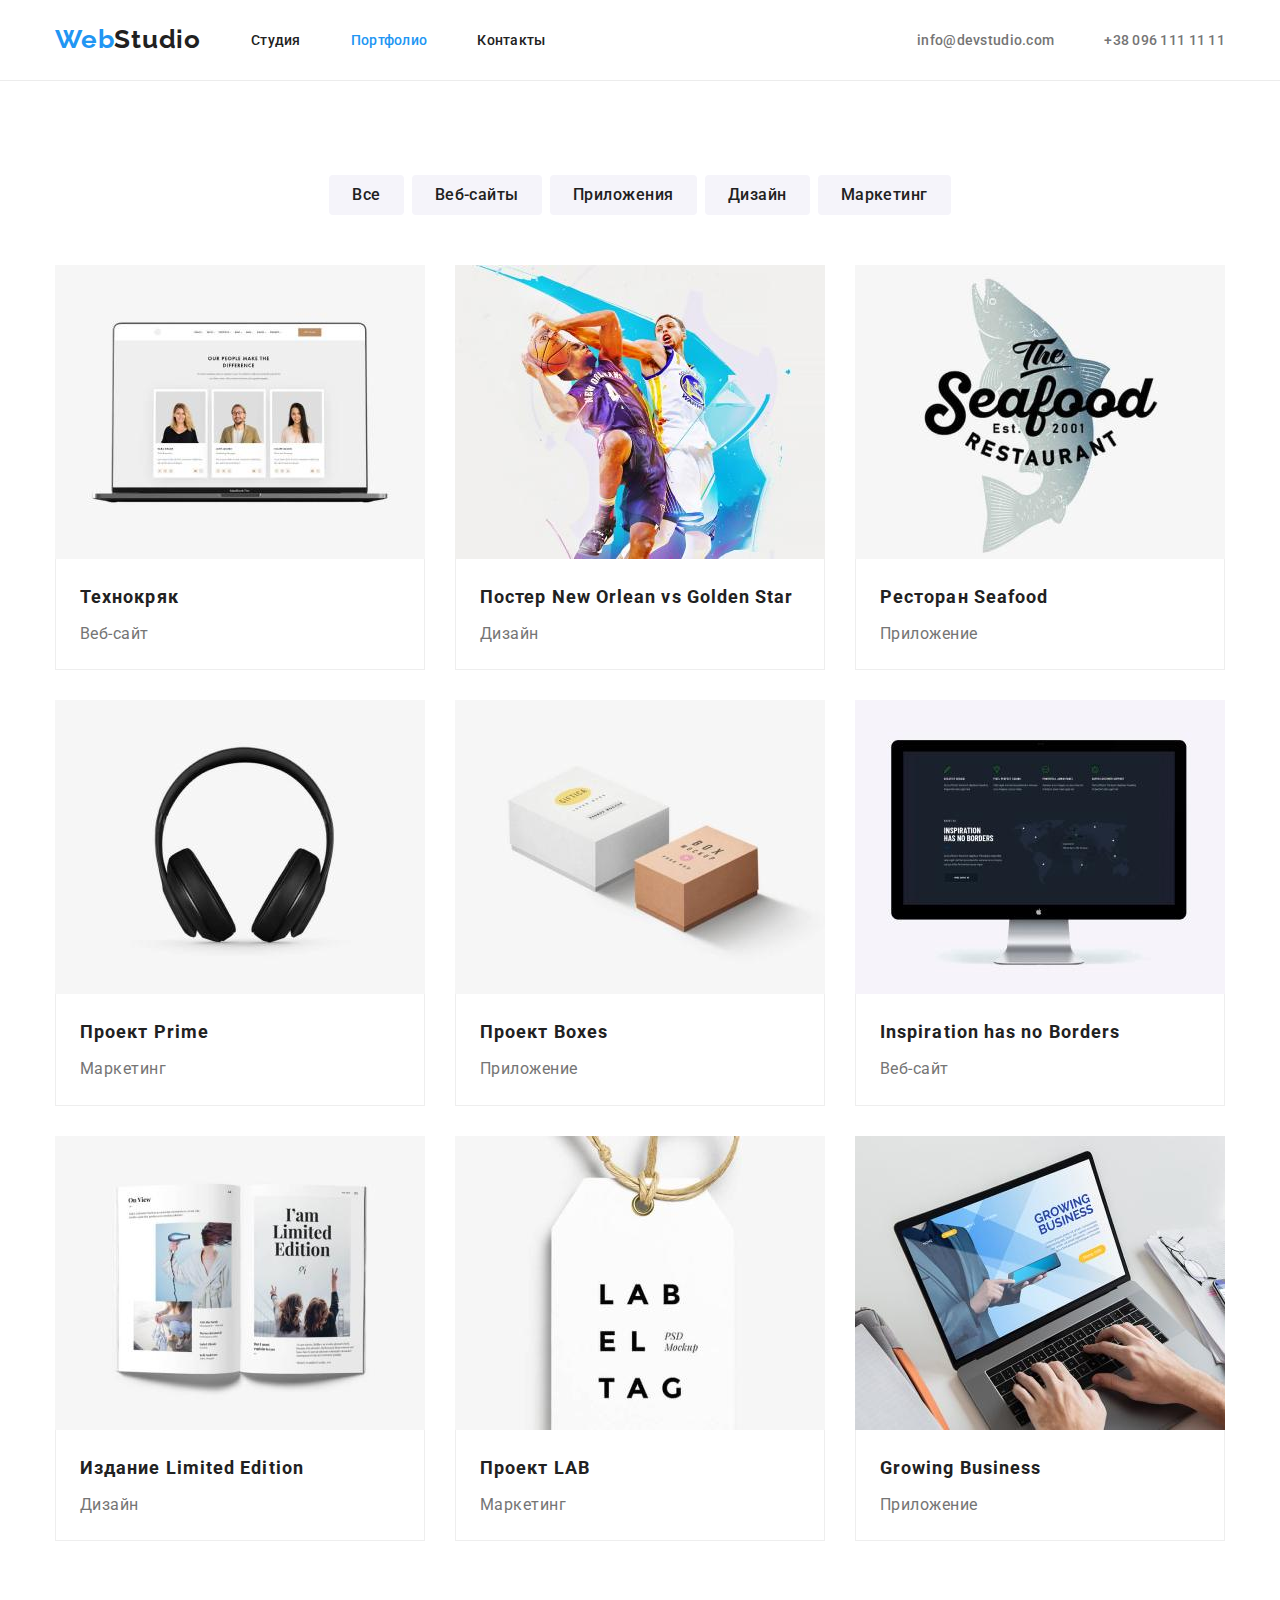
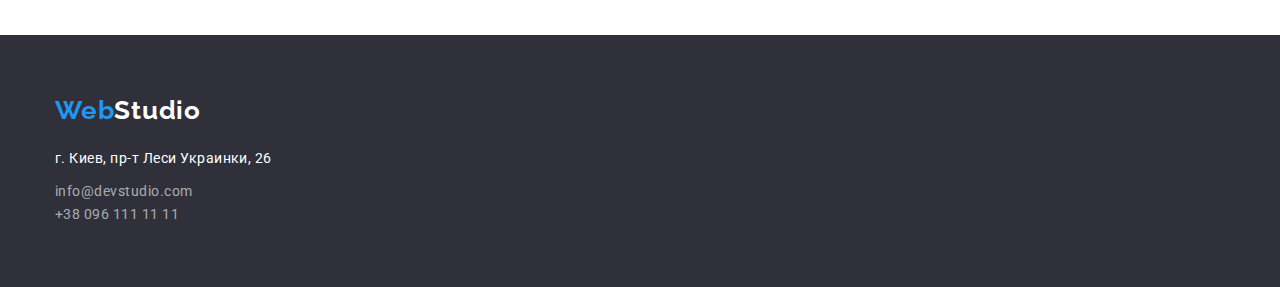
==== portfolio/portfolio.html @ d605923d "дз" ====
<!DOCTYPE html>
<html lang="ru">
  <head>
    <meta charset="UTF-8" />
    <meta http-equiv="X-UA-Compatible" content="IE=edge" />
    <meta name="viewport" content="width=device-width, initial-scale=1.0" />
    <title>portfolio</title>
    <link rel="preconnect" href="https://fonts.gstatic.com" />
    <link
      href="https://fonts.googleapis.com/css2?family=Raleway:wght@700&family=Roboto:wght@400;500;700;900&display=swap"
      rel="stylesheet"
    />
    <link
      rel="stylesheet"
      href="https://cdnjs.cloudflare.com/ajax/libs/modern-normalize/1.0.0/modern-normalize.css"
    />
    <link rel="stylesheet" href="../css/styles.css" />
  </head>
  <body>
    <!-- хедер -->
    <header class="header">
      <div class="container">
        <nav>
          <ul class="sait-nav list">
            <li class="item first-child">
              <a href="../index.html" class="logo link color-link"
                ><span class="logo-item">Web</span>Studio</a
              >
            </li>
            <li class="item">
              <a href="../index.html" class="link color-link">Студия</a>
            </li>
            <li class="item">
              <a
                href="../portfolio/portfolio.html"
                class="link color-link current"
                >Портфолио</a
              >
            </li>
            <li class="item">
              <a href="/" class="link color-link">Контакты</a>
            </li>
          </ul>
        </nav>
        <ul class="contact list">
          <li class="item">
            <a href="mailto:info@devstudio.com" class="link"
              >info@devstudio.com</a
            >
          </li>
          <li class="item">
            <a href="tel:+380961111111" class="link">+38 096 111 11 11</a>
          </li>
        </ul>
      </div>
    </header>
    <!-- портфолио -->
    <main class="main">
      <section class="project-section">
        <h1 class="visually-hidden">портфолио</h1>
        <div class="container project">
          <ul class="list-button">
            <li class="item-button">
              <button type="button" class="button">Все</button>
            </li>
            <li class="item-button">
              <button type="button" class="button">Веб-сайты</button>
            </li>
            <li class="item-button">
              <button type="button" class="button">Приложения</button>
            </li>
            <li class="item-button">
              <button type="button" class="button">Дизайн</button>
            </li>
            <li class="item-button">
              <button type="button" class="button">Маркетинг</button>
            </li>
          </ul>
          <ul class="list">
            <li class="item">
              <img
                class="img"
                src="../img/portfolio/img-1.jpg"
                alt="страница сайта"
                width="370"
              />
              <div class="card">
                <h3 class="title">Технокряк</h3>
                <p class="text">Веб-сайт</p>
              </div>
            </li>
            <li class="item">
              <img
                class="img"
                src="../img/portfolio/img-2.jpg"
                alt="баскетболисты нба"
                width="370"
              />
              <div class="card">
                <h3 class="title">Постер New Orlean vs Golden Star</h3>
                <p class="text">Дизайн</p>
              </div>
            </li>
            <li class="item">
              <img
                class="img"
                src="../img/portfolio/img-3.jpg"
                alt="логотип ресторана"
                width="370"
              />
              <div class="card">
                <h3 class="title">Ресторан Seafood</h3>
                <p class="text">Приложение</p>
              </div>
            </li>
            <li class="item">
              <img
                class="img"
                src="../img/portfolio/img-4.jpg"
                alt="наушники"
                width="370"
              />
              <div class="card">
                <h3 class="title">Проект Prime</h3>
                <p class="text">Маркетинг</p>
              </div>
            </li>
            <li class="item">
              <img
                class="img"
                src="../img/portfolio/img-5.jpg"
                alt="две коробки"
                width="370"
              />
              <div class="card">
                <h3 class="title">Проект Boxes</h3>
                <p class="text">Приложение</p>
              </div>
            </li>
            <li class="item">
              <img
                class="img"
                src="../img/portfolio/img-6.jpg"
                alt="веб сайт"
                width="370"
              />
              <div class="card">
                <h3 class="title">Inspiration has no Borders</h3>
                <p class="text">Веб-сайт</p>
              </div>
            </li>
            <li class="item">
              <img
                class="img"
                src="../img/portfolio/img-7.jpg"
                alt="открытая книга"
                width="370"
              />
              <div class="card">
                <h3 class="title">Издание Limited Edition</h3>
                <p class="text">Дизайн</p>
              </div>
            </li>
            <li class="item">
              <img
                class="img"
                src="../img/portfolio/img-8.jpg"
                alt="бирка с текстом"
                width="370"
              />
              <div class="card">
                <h3 class="title">Проект LAB</h3>
                <p class="text">Маркетинг</p>
              </div>
            </li>
            <li class="item">
              <img
                class="img"
                src="../img/portfolio/img-9.jpg"
                alt="работа за лептопом"
                width="370"
              />
              <div class="card">
                <h3 class="title">Growing Business</h3>
                <p class="text">Приложение</p>
              </div>
            </li>
          </ul>
        </div>
      </section>
    </main>
    <!-- футер -->
    <footer class="footer">
      <div class="container">
        <a href="../index.html" class="logo"
          ><span class="logo-item">Web</span>Studio</a
        >
        <address class="text">
          <ul class="list">
            <li class="item adress">
              <a>г. Киев, пр-т Леси Украинки, 26</a>
            </li>
            <li class="item">
              <a href="mailto:info@devstudio.com" class="link"
                >info@devstudio.com</a
              >
            </li>
            <li class="item">
              <a href="tel:+380961111111" class="link">+38 096 111 11 11</a>
            </li>
          </ul>
        </address>
      </div>
    </footer>
  </body>
</html>
---- css/styles.css ----
:root {
  --logo-text-color: #000000;
  --title-text-color: #212121;
  --primary-text-color: #757575;
  --primary-white-color: #fff;
  --hover-focus-color: #2196f3;
  --hero-footer-color: #2f303a;
  --features-bcg-color: #e5e5e5;
  --team-bcg-color: #f5f4fa;
  --footer-contact-color: rgba(255, 255, 255, 60%);
}
/* стили index.html */
body {
  color: var(--title-text-color);
  background-color: var(--primary-white-color);
  font-family: roboto, sans-serif;
  letter-spacing: 0.03em;
}
.visually-hidden {
  position: absolute !important;
  clip: rect(1px 1px 1px 1px);
  clip: rect(1px, 1px, 1px, 1px);
  padding: 0 !important;
  border: 0 !important;
  height: 1px !important;
  width: 1px !important;
  overflow: hidden;
}

h1,
h2,
h3,
p,
ul {
  margin: 0;
  padding: 0;
}
.list {
  list-style: none;
}

.link {
  text-decoration: none;
}

.section {
  padding-top: 94px;
  padding-bottom: 94px;
}

.container {
  width: 1200px;
  padding-right: 15px;
  padding-left: 15px;
  margin: 0 auto;
}

.header {
  background-color: var(--primary-white-color);
  font-weight: 500;
  font-size: 14px;
  line-height: 1.15;
  letter-spacing: 0.02em;
  border-bottom: 1px solid #ececec;
}

.header .container {
  display: flex;
}

.logo {
  color: var(--logo-text-color);
  font-family: Raleway, sans-serif;
  font-weight: 700;
  font-size: 26px;
  line-height: 1.2;
  letter-spacing: 0.03em;
  text-decoration: none;
}

.logo-item {
  color: var(--hover-focus-color);
}

/* sait-nav */
.sait-nav {
  display: flex;
  align-items: center;
}

.sait-nav .item:not(:last-child) {
  margin-right: 50px;
}
.sait-nav .item:last-child {
  margin-right: 0;
}

.first-child {
  margin-right: 93px;
  padding-top: 24px;
  padding-bottom: 25px;
}

.color-link {
  color: var(--title-text-color);
}

.link.current {
  color: var(--hover-focus-color);
}

.link:hover,
.link:focus {
  color: var(--hover-focus-color);
}

.logo:hover,
.logo:focus {
  color: inherit;
}

/* contact  */
.contact {
  display: flex;
  align-items: center;
  margin-left: auto;
}
.contact .item {
  padding-top: 32px;
  padding-bottom: 32px;
}

.contact .item + .item {
  margin-left: 50px;
}

.contact .link {
  color: var(--primary-text-color);
  text-decoration: none;
}
.contact .link:hover,
.contact .link:focus {
  color: var(--hover-focus-color);
}

/* hero section */
.hero {
  background-color: var(--hero-footer-color);
  color: var(--primary-white-color);
  letter-spacing: 0.06em;
  text-align: center;
  padding-top: 200px;
  padding-bottom: 200px;
}
.hero .text {
  font-weight: 900;
  font-size: 44px;
  line-height: 1.35;
  text-transform: uppercase;
  margin-top: 0;
  margin-bottom: 30px;
}
.hero .button {
  background-color: var(--hover-focus-color);
  color: var(--primary-white-color);
  font-family: inherit;
  font-weight: 700;
  cursor: pointer;
  font-size: 16px;
  line-height: 1.87;
  letter-spacing: 0.06em;
  border-radius: 4px;
  padding: 10px 32px;
  min-width: 200px;
  box-shadow: 0px 4px 4px rgba(0, 0, 0, 0.15);
  border: 1px solid transparent;
}

/* features-section */

.features .list {
  display: flex;
}
.features .item {
  margin-right: 30px;
  flex-basis: calc((100% - 30px) / 4);
}
.features .item:last-child {
  margin-right: 0;
}

.features .title {
  font-weight: 700;
  font-size: 14px;
  line-height: 1.15;
  margin-bottom: 10px;
  text-transform: uppercase;
}

.features .subtitle {
  color: var(--primary-text-color);
  font-size: 14px;
  line-height: 1.7;
}

.features .list {
  display: flex;
}
.features .img {
  display: block;
}
.features .gallery {
  margin-right: 30px;
}
.features .gallery:last-child {
  margin-right: 0;
}

.features .headline {
  font-size: 36px;
  line-height: 1.15;
  text-align: center;
  margin-bottom: 50px;
  padding-top: 94px;
}
/* team section */
.team {
  background-color: var(--team-bcg-color);
}
.team .list {
  display: flex;
}
.team .item {
  margin-right: 30px;
  box-shadow: 0px 1px 3px rgba(0, 0, 0, 0.12), 0px 1px 1px rgba(0, 0, 0, 0.14),
    0px 2px 1px rgba(0, 0, 0, 0.2);
  border-radius: 0px 0px 4px 4px;
}
.team .item:last-child {
  margin-right: 0;
}

.team .headline {
  font-size: 36px;
  line-height: 1.15;
  text-align: center;
  margin-bottom: 50px;
}
.team .title {
  font-weight: 500;
  font-size: 16px;
  line-height: 1.2;
  text-align: center;
  padding-top: 30px;
  margin-bottom: 10px;
}

.team .text {
  color: var(--primary-text-color);
  line-height: 1.2;
  text-align: center;
  padding-bottom: 30px;
}

/* footer section */
.footer {
  background-color: var(--hero-footer-color);
  font-size: 14px;
  text-decoration: none;
  line-height: 1.7;
  padding-top: 60px;
  padding-bottom: 60px;
}
.footer .logo {
  color: var(--primary-white-color);
}
.footer .text {
  color: var(--primary-white-color);
  font-style: inherit;
}
.footer p {
  display: inline-block;
  margin-top: 20px;
  margin-bottom: 9px;
}

.footer .link {
  color: var(--footer-contact-color);
  display: inline-block;
}

.footer .item:first-child {
  margin-bottom: 9px;
}

.footer .link:hover,
.footer .link:focus {
  color: var(--hover-focus-color);
}

footer .adress {
  margin-top: 20px;
}

/* стили portfolio.html */

.project-section .button {
  background-color: var(--team-bcg-color);
  color: var(--title-text-color);
  cursor: pointer;
  font-family: inherit;
  font-size: 16px;
  font-weight: 500;
  line-height: 1.6;
  letter-spacing: 0.03em;
  border-radius: 4px;
  min-width: 73px;
  padding: 6px 22px;
  border: 1px solid transparent;
}

.project-section .item-button {
  margin-right: 8px;
}

.project-section .item-button:last-child {
  margin-right: 0;
}

.project-section .list-button {
  display: flex;
  justify-content: center;
  margin-bottom: 50px;
  list-style: none;
}

.project-section .button:hover,
.project-section .button:focus {
  background-color: var(--hover-focus-color);
  color: var(--primary-white-color);
  border: 1px solid transparent;
  box-shadow: 0px 3px 1px rgba(0, 0, 0, 0.1), 0px 1px 2px rgba(0, 0, 0, 0.08),
    0px 2px 2px rgba(0, 0, 0, 0.12);
}

/* project gallery */
.project-section {
  padding-top: 94px;
  padding-bottom: 94px;
}
.project .list {
  display: flex;
  flex-wrap: wrap;
  margin-right: -30px;
}

.project .item {
  flex-basis: calc(100% / 3 - 30px);
  margin-right: 30px;
  margin-bottom: 30px;
}
.project .item:nth-child(3n) {
  margin-right: 0;
}

.project .item:nth-child(n + 7) {
  margin-bottom: 0;
}

.project .img {
  display: block;
}

.project .title {
  font-size: 18px;
  line-height: 2;
  letter-spacing: 0.06em;
  margin-bottom: 4px;
}

.project .text {
  color: var(--primary-text-color);
  font-size: 16px;
  line-height: 1.9;
}

.project .card {
  border: 1px solid #eeeeee;
  border-top: transparent;
  width: 370px;
  padding-top: 20px;
  padding-right: 24px;
  padding-bottom: 20px;
  padding-left: 24px;
}
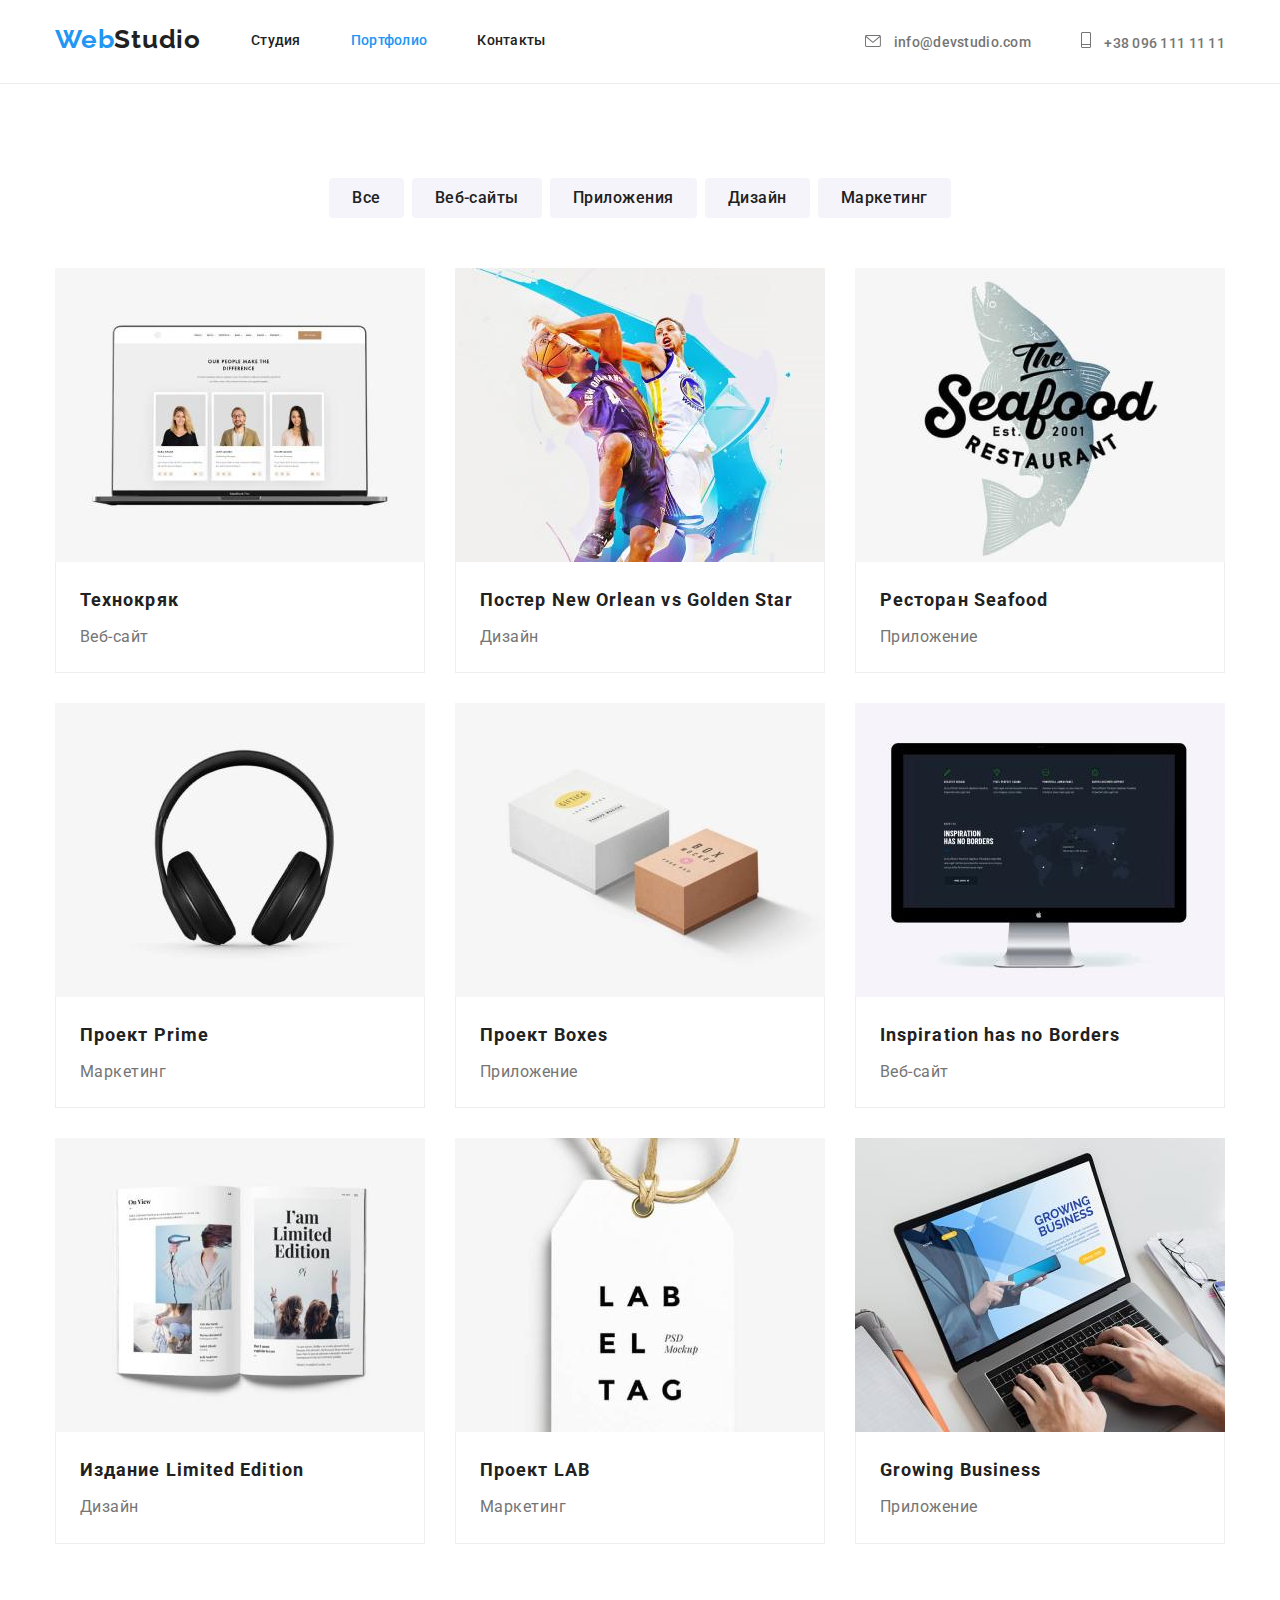
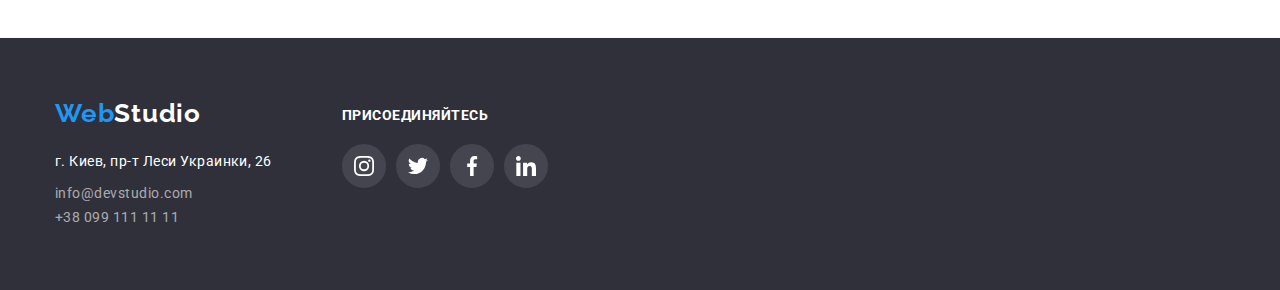
==== commit c6f27fc4: "dz" ====
--- a/portfolio/portfolio.html
+++ b/portfolio/portfolio.html
@@ -45,11 +45,19 @@
         <ul class="contact list">
           <li class="item">
             <a href="mailto:info@devstudio.com" class="link"
-              >info@devstudio.com</a
+              ><svg class="svg-icon" width="16" height="12">
+                <use href="../img/symbol-defs.svg#icon-envelope"></use>
+              </svg>
+              info@devstudio.com</a
             >
           </li>
           <li class="item">
-            <a href="tel:+380961111111" class="link">+38 096 111 11 11</a>
+            <a href="tel:+380961111111" class="link"
+              ><svg class="svg-icon" width="10" height="16">
+                <use href="../img/symbol-defs.svg#icon-vector"></use>
+              </svg>
+              +38 096 111 11 11</a
+            >
           </li>
         </ul>
       </div>
@@ -78,112 +86,130 @@
           </ul>
           <ul class="list">
             <li class="item">
-              <img
-                class="img"
-                src="../img/portfolio/img-1.jpg"
-                alt="страница сайта"
-                width="370"
-              />
-              <div class="card">
-                <h3 class="title">Технокряк</h3>
-                <p class="text">Веб-сайт</p>
-              </div>
-            </li>
-            <li class="item">
-              <img
-                class="img"
-                src="../img/portfolio/img-2.jpg"
-                alt="баскетболисты нба"
-                width="370"
-              />
-              <div class="card">
-                <h3 class="title">Постер New Orlean vs Golden Star</h3>
-                <p class="text">Дизайн</p>
-              </div>
-            </li>
-            <li class="item">
-              <img
-                class="img"
-                src="../img/portfolio/img-3.jpg"
-                alt="логотип ресторана"
-                width="370"
-              />
-              <div class="card">
-                <h3 class="title">Ресторан Seafood</h3>
-                <p class="text">Приложение</p>
-              </div>
-            </li>
-            <li class="item">
-              <img
-                class="img"
-                src="../img/portfolio/img-4.jpg"
-                alt="наушники"
-                width="370"
-              />
-              <div class="card">
-                <h3 class="title">Проект Prime</h3>
-                <p class="text">Маркетинг</p>
-              </div>
-            </li>
-            <li class="item">
-              <img
-                class="img"
-                src="../img/portfolio/img-5.jpg"
-                alt="две коробки"
-                width="370"
-              />
-              <div class="card">
-                <h3 class="title">Проект Boxes</h3>
-                <p class="text">Приложение</p>
-              </div>
-            </li>
-            <li class="item">
-              <img
-                class="img"
-                src="../img/portfolio/img-6.jpg"
-                alt="веб сайт"
-                width="370"
-              />
-              <div class="card">
-                <h3 class="title">Inspiration has no Borders</h3>
-                <p class="text">Веб-сайт</p>
-              </div>
-            </li>
-            <li class="item">
-              <img
-                class="img"
-                src="../img/portfolio/img-7.jpg"
-                alt="открытая книга"
-                width="370"
-              />
-              <div class="card">
-                <h3 class="title">Издание Limited Edition</h3>
-                <p class="text">Дизайн</p>
-              </div>
-            </li>
-            <li class="item">
-              <img
-                class="img"
-                src="../img/portfolio/img-8.jpg"
-                alt="бирка с текстом"
-                width="370"
-              />
-              <div class="card">
-                <h3 class="title">Проект LAB</h3>
-                <p class="text">Маркетинг</p>
-              </div>
-            </li>
-            <li class="item">
-              <img
-                class="img"
-                src="../img/portfolio/img-9.jpg"
-                alt="работа за лептопом"
-                width="370"
-              />
-              <div class="card">
-                <h3 class="title">Growing Business</h3>
-                <p class="text">Приложение</p>
-              </div>
+              <a href="" class="link-gallery">
+                <img
+                  class="img"
+                  src="../img/portfolio/img-1.jpg"
+                  alt="страница сайта"
+                  width="370"
+                />
+                <div class="card">
+                  <h3 class="title">Технокряк</h3>
+                  <p class="text">Веб-сайт</p>
+                </div>
+              </a>
+            </li>
+            <li class="item">
+              <a href="" class="link-gallery">
+                <img
+                  class="img"
+                  src="../img/portfolio/img-2.jpg"
+                  alt="баскетболисты нба"
+                  width="370"
+                />
+                <div class="card">
+                  <h3 class="title">Постер New Orlean vs Golden Star</h3>
+                  <p class="text">Дизайн</p>
+                </div>
+              </a>
+            </li>
+            <li class="item">
+              <a href="" class="link-gallery">
+                <img
+                  class="img"
+                  src="../img/portfolio/img-3.jpg"
+                  alt="логотип ресторана"
+                  width="370"
+                />
+                <div class="card">
+                  <h3 class="title">Ресторан Seafood</h3>
+                  <p class="text">Приложение</p>
+                </div>
+              </a>
+            </li>
+            <li class="item">
+              <a href="" class="link-gallery">
+                <img
+                  class="img"
+                  src="../img/portfolio/img-4.jpg"
+                  alt="наушники"
+                  width="370"
+                />
+                <div class="card">
+                  <h3 class="title">Проект Prime</h3>
+                  <p class="text">Маркетинг</p>
+                </div>
+              </a>
+            </li>
+            <li class="item">
+              <a href="" class="link-gallery">
+                <img
+                  class="img"
+                  src="../img/portfolio/img-5.jpg"
+                  alt="две коробки"
+                  width="370"
+                />
+                <div class="card">
+                  <h3 class="title">Проект Boxes</h3>
+                  <p class="text">Приложение</p>
+                </div>
+              </a>
+            </li>
+            <li class="item">
+              <a href="" class="link-gallery">
+                <img
+                  class="img"
+                  src="../img/portfolio/img-6.jpg"
+                  alt="веб сайт"
+                  width="370"
+                />
+                <div class="card">
+                  <h3 class="title">Inspiration has no Borders</h3>
+                  <p class="text">Веб-сайт</p>
+                </div>
+              </a>
+            </li>
+            <li class="item">
+              <a href="" class="link-gallery">
+                <img
+                  class="img"
+                  src="../img/portfolio/img-7.jpg"
+                  alt="открытая книга"
+                  width="370"
+                />
+                <div class="card">
+                  <h3 class="title">Издание Limited Edition</h3>
+                  <p class="text">Дизайн</p>
+                </div>
+              </a>
+            </li>
+            <li class="item">
+              <a href="" class="link-gallery">
+                <img
+                  class="img"
+                  src="../img/portfolio/img-8.jpg"
+                  alt="бирка с текстом"
+                  width="370"
+                />
+                <div class="card">
+                  <h3 class="title">Проект LAB</h3>
+                  <p class="text">Маркетинг</p>
+                </div>
+              </a>
+            </li>
+            <li class="item">
+              <a href="" class="link-gallery">
+                <img
+                  class="img"
+                  src="../img/portfolio/img-9.jpg"
+                  alt="работа за лептопом"
+                  width="370"
+                />
+                <div class="card">
+                  <h3 class="title">Growing Business</h3>
+                  <p class="text">Приложение</p>
+                </div>
+              </a>
             </li>
           </ul>
         </div>
@@ -191,25 +217,60 @@
     </main>
     <!-- футер -->
     <footer class="footer">
-      <div class="container">
-        <a href="../index.html" class="logo"
-          ><span class="logo-item">Web</span>Studio</a
-        >
-        <address class="text">
-          <ul class="list">
-            <li class="item adress">
-              <a>г. Киев, пр-т Леси Украинки, 26</a>
-            </li>
-            <li class="item">
-              <a href="mailto:info@devstudio.com" class="link"
-                >info@devstudio.com</a
-              >
-            </li>
-            <li class="item">
-              <a href="tel:+380961111111" class="link">+38 096 111 11 11</a>
-            </li>
-          </ul>
-        </address>
+      <div class="container flexbox">
+        <div class="address">
+          <a href="./index.html" class="logo"
+            ><span class="logo-item">Web</span>Studio</a
+          >
+          <address class="text">
+            <ul class="list">
+              <li>
+                <a class="item item-adress">г. Киев, пр-т Леси Украинки, 26</a>
+              </li>
+              <li class="item">
+                <a href="mailto:info@devstudio.com" class="link"
+                  >info@devstudio.com</a
+                >
+              </li>
+              <li class="item">
+                <a href="tel:+380961111111" class="link">+38 099 111 11 11</a>
+              </li>
+            </ul>
+          </address>
+        </div>
+        <div class="social-link">
+          <h3 class="title">присоединяйтесь</h3>
+          <ul class="list social">
+            <li class="item">
+              <a href="" class="link"
+                ><svg class="svg-icon" width="44" height="44">
+                  <use href="../img/symbol-defs.svg#icon-instagram-card"></use>
+                </svg>
+              </a>
+            </li>
+            <li class="item">
+              <a href="" class="link"
+                ><svg class="svg-icon" width="44" height="44">
+                  <use href="../img/symbol-defs.svg#icon-twiter-card"></use>
+                </svg>
+              </a>
+            </li>
+            <li class="item">
+              <a href="" class="link"
+                ><svg class="svg-icon" width="44" height="44">
+                  <use href="../img/symbol-defs.svg#icon-facebook-card"></use>
+                </svg>
+              </a>
+            </li>
+            <li class="item">
+              <a href="" class="link"
+                ><svg class="svg-icon" width="44" height="44">
+                  <use href="../img/symbol-defs.svg#icon-linkedin-card"></use>
+                </svg>
+              </a>
+            </li>
+          </ul>
+        </div>
       </div>
     </footer>
   </body>
--- a/css/styles.css
+++ b/css/styles.css
@@ -8,6 +8,7 @@
   --features-bcg-color: #e5e5e5;
   --team-bcg-color: #f5f4fa;
   --footer-contact-color: rgba(255, 255, 255, 60%);
+  --svg-color: #afb1b8;
 }
 /* стили index.html */
 body {
@@ -141,6 +142,11 @@
 .contact .link:hover,
 .contact .link:focus {
   color: var(--hover-focus-color);
+}
+
+.svg-icon {
+  margin-right: 10px;
+  fill: currentColor;
 }
 
 /* hero section */
@@ -175,6 +181,20 @@
   box-shadow: 0px 4px 4px rgba(0, 0, 0, 0.15);
   border: 1px solid transparent;
 }
+.overlay {
+  max-width: 1600px;
+  max-height: 600px;
+  margin-left: auto;
+  margin-right: auto;
+  background-image: linear-gradient(
+      to right,
+      rgba(47, 48, 58, 0.4),
+      rgba(47, 48, 58, 0.4)
+    ),
+    url(../img/hero.jpg);
+  background-size: cover;
+  background-repeat: no-repeat;
+}
 
 /* features-section */
 
@@ -194,6 +214,7 @@
   font-size: 14px;
   line-height: 1.15;
   margin-bottom: 10px;
+  margin-top: 30px;
   text-transform: uppercase;
 }
 
@@ -214,6 +235,14 @@
 }
 .features .gallery:last-child {
   margin-right: 0;
+}
+.svg {
+  background-color: rgba(245, 244, 250, 1);
+  height: 120px;
+  display: flex;
+}
+.features .svg-icon {
+  padding-top: 25px;
 }
 
 .features .headline {
@@ -240,7 +269,7 @@
   margin-right: 0;
 }
 
-.team .headline {
+.headline {
   font-size: 36px;
   line-height: 1.15;
   text-align: center;
@@ -260,6 +289,76 @@
   line-height: 1.2;
   text-align: center;
   padding-bottom: 30px;
+}
+.team .link {
+  color: #afb1b8;
+  display: block;
+  width: 44px;
+  height: 44px;
+  border-radius: 50%;
+  text-align: center;
+  transition-property: background-color, color;
+  transition-duration: 250ms;
+  transition-timing-function: cubic-bezier(0.4, 0, 0.2, 1);
+}
+
+.team .link:hover,
+.team .link:focus {
+  color: var(--primary-white-color);
+  background-color: var(--hover-focus-color);
+}
+
+.list-icon {
+  padding-right: 32px;
+  padding-bottom: 30px;
+  padding-left: 32px;
+}
+
+.team .item-icon:not(:last-child) {
+  margin-right: 10px;
+}
+
+.team .svg-icon {
+  /* width: 44px; */
+  fill: currentColor;
+}
+
+.item-icon .twitter {
+  padding-top: 12px;
+  padding-left: 10px;
+}
+
+/* client section */
+
+.clients .list {
+  display: flex;
+}
+.clients .item:not(:last-child) {
+  margin-right: 30px;
+}
+
+.clients .link {
+  color: var(--svg-color);
+  display: block;
+  width: 170px;
+  height: 92px;
+  border-radius: 5px;
+  border: 1px solid rgba(175, 177, 184, 1);
+  transition-property: color;
+  transition-duration: 250ms;
+  transition-timing-function: cubic-bezier(0.4, 0, 0.2, 1);
+}
+
+.clients .link:hover,
+.clients .link:focus {
+  color: var(--hover-focus-color);
+  border: 1px solid var(--hover-focus-color);
+}
+
+.clients .svg-icon {
+  /* width: 170px;
+  height: 92px; */
+  fill: currentColor;
 }
 
 /* footer section */
@@ -271,6 +370,10 @@
   padding-top: 60px;
   padding-bottom: 60px;
 }
+
+.flexbox {
+  display: flex;
+}
 .footer .logo {
   color: var(--primary-white-color);
 }
@@ -278,28 +381,64 @@
   color: var(--primary-white-color);
   font-style: inherit;
 }
-.footer p {
+
+.footer .link {
+  color: var(--footer-contact-color);
+  display: inline-block;
+}
+
+.footer .item-adress:first-child {
+  margin-bottom: 9px;
+}
+
+.footer .link:hover,
+.footer .link:focus {
+  color: var(--hover-focus-color);
+}
+
+.footer .item-adress {
   display: inline-block;
   margin-top: 20px;
   margin-bottom: 9px;
 }
-
-.footer .link {
-  color: var(--footer-contact-color);
-  display: inline-block;
-}
-
-.footer .item:first-child {
-  margin-bottom: 9px;
-}
-
-.footer .link:hover,
-.footer .link:focus {
-  color: var(--hover-focus-color);
-}
-
-footer .adress {
-  margin-top: 20px;
+.footer .title {
+  color: var(--primary-white-color);
+  font-weight: 700;
+  font-size: 14px;
+  line-height: 1.14;
+  text-transform: uppercase;
+}
+
+.address {
+  margin-right: 70px;
+}
+
+.social {
+  display: flex;
+}
+
+.social-link {
+  padding-top: 10px;
+}
+
+.social-link .title {
+  margin-bottom: 20px;
+}
+
+.social .item:not(:last-child) {
+  margin-right: 10px;
+}
+
+.social .svg-icon {
+  fill: currentColor;
+}
+
+.social .link {
+  display: block;
+  width: 44px;
+  height: 44px;
+  color: rgba(255, 255, 255, 0.1);
+  border-radius: 50%;
 }
 
 /* стили portfolio.html */
@@ -354,6 +493,21 @@
   margin-right: -30px;
 }
 
+.link-gallery {
+  display: block;
+  text-decoration: none;
+  color: inherit;
+  transition-property: box-shadow;
+  transition-duration: 250ms;
+  transition-timing-function: cubic-bezier(0.4, 0, 0.2, 1);
+}
+
+.link-gallery:hover,
+.link-gallery:focus {
+  box-shadow: 0px 1px 1px rgba(0, 0, 0, 0.12), 0px 4px 4px rgba(0, 0, 0, 0.06),
+    1px 4px 6px rgba(0, 0, 0, 0.16);
+}
+
 .project .item {
   flex-basis: calc(100% / 3 - 30px);
   margin-right: 30px;
